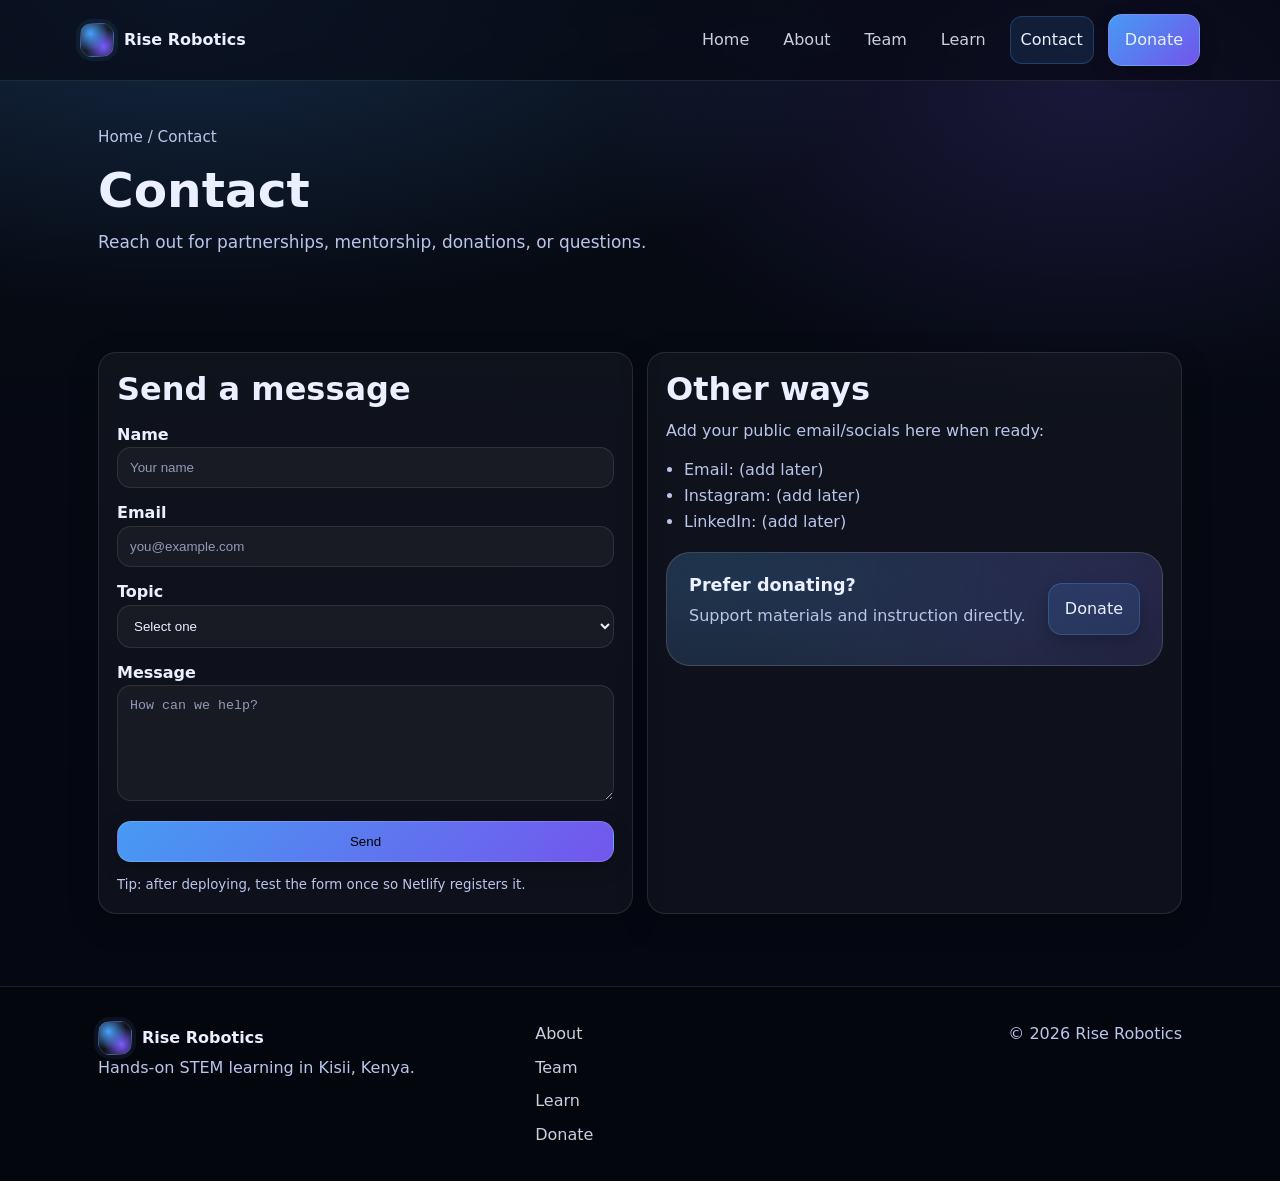
==== contact.html @ 0b26bdbb "added basic stuffs" ====
<!doctype html>
<html lang="en">
<head>
  <meta charset="utf-8" />
  <meta name="viewport" content="width=device-width,initial-scale=1" />
  <title>Contact — Rise Robotics</title>
  <meta name="description" content="Contact Rise Robotics to partner, mentor, or support our robotics education work." />
  <link rel="stylesheet" href="styles.css" />
</head>
<body>
<a class="skip" href="#main">Skip to content</a>

<header class="site-header">
  <nav class="nav container" aria-label="Primary">
    <a class="brand" href="index.html"><span class="brand-mark" aria-hidden="true"></span><span>Rise Robotics</span></a>
    <button class="nav-toggle" type="button" aria-expanded="false" aria-controls="navlinks"><span class="sr-only">Open menu</span><span aria-hidden="true">☰</span></button>
    <div id="navlinks" class="nav-links">
      <a class="navlink" href="index.html">Home</a>
      <a class="navlink" href="about.html">About</a>
      <a class="navlink" href="team.html">Team</a>
      <a class="navlink" href="learn.html">Learn</a>
      <a class="navlink active" href="contact.html">Contact</a>
      <a class="btn btn-primary" href="support.html">Donate</a>
    </div>
  </nav>
</header>

<main id="main" class="container">
  <div class="pagehead">
    <p class="breadcrumb">Home / Contact</p>
    <h1>Contact</h1>
    <p class="lead">Reach out for partnerships, mentorship, donations, or questions.</p>
  </div>

  <section class="section">
    <div class="grid2">
      <div class="card">
        <h2>Send a message</h2>

        <!-- Netlify form: works after you deploy to Netlify -->
        <form class="form" name="contact" method="POST" data-netlify="true">
          <input type="hidden" name="form-name" value="contact" />

          <div>
            <label for="name">Name</label>
            <input class="input" id="name" name="name" type="text" required placeholder="Your name" />
          </div>

          <div>
            <label for="email">Email</label>
            <input class="input" id="email" name="email" type="email" required placeholder="you@example.com" />
          </div>

          <div>
            <label for="topic">Topic</label>
            <select class="input" id="topic" name="topic" required>
              <option value="" disabled selected>Select one</option>
              <option>Partnership</option>
              <option>Mentorship / Volunteering</option>
              <option>Donations / Sponsorship</option>
              <option>General question</option>
            </select>
          </div>

          <div>
            <label for="message">Message</label>
            <textarea class="input" id="message" name="message" rows="6" required placeholder="How can we help?"></textarea>
          </div>

          <button class="btn btn-primary" type="submit">Send</button>
          <small class="help">Tip: after deploying, test the form once so Netlify registers it.</small>
        </form>
      </div>

      <div class="card">
        <h2>Other ways</h2>
        <p class="muted">Add your public email/socials here when ready:</p>
        <ul class="muted" style="margin:0; padding-left:18px">
          <li>Email: <span class="muted">(add later)</span></li>
          <li>Instagram: <span class="muted">(add later)</span></li>
          <li>LinkedIn: <span class="muted">(add later)</span></li>
        </ul>

        <div class="banner" style="margin-top:18px">
          <div>
            <h3 style="margin:0 0 8px">Prefer donating?</h3>
            <p class="muted">Support materials and instruction directly.</p>
          </div>
          <a class="btn btn-secondary" href="support.html">Donate</a>
        </div>
      </div>
    </div>
  </section>
</main>

<footer class="site-footer">
  <div class="container footer-grid">
    <div><div class="brand"><span class="brand-mark" aria-hidden="true"></span><span>Rise Robotics</span></div><p class="muted">Hands-on STEM learning in Kisii, Kenya.</p></div>
    <div class="footer-links"><a href="about.html">About</a><a href="team.html">Team</a><a href="learn.html">Learn</a><a href="support.html">Donate</a></div>
    <div class="footer-meta"><p class="muted">© <span id="year"></span> Rise Robotics</p></div>
  </div>
</footer>

<script src="script.js"></script>
</body>
</html>
---- styles.css ----
:root{
  --bg:#070b14;
  --panel:#0c1326;
  --panel2:#0a1020;
  --text:#eaf0ff;
  --muted:#b9c6ea;
  --line:rgba(255,255,255,.10);
  --shadow:0 14px 45px rgba(0,0,0,.40);
  --accent:#4aa3ff;
  --accent2:#7c5cff;
  --radius:18px;
  --max:1120px;
}

*{box-sizing:border-box}
html{scroll-behavior:smooth}
body{
  margin:0;
  font-family: ui-sans-serif, system-ui, -apple-system, Segoe UI, Roboto, Arial;
  color:var(--text);
  background:
    radial-gradient(1200px 520px at 15% 0%, rgba(74,163,255,.20), transparent 60%),
    radial-gradient(900px 540px at 85% 8%, rgba(124,92,255,.16), transparent 55%),
    linear-gradient(180deg, var(--bg), #050812 65%);
  line-height:1.6;
}
a{color:inherit}
img{max-width:100%; display:block}
.container{max-width:var(--max); margin:0 auto; padding:0 18px}

.skip{
  position:absolute; left:-999px; top:10px; z-index:999;
  background:var(--text); color:#000; padding:10px 12px; border-radius:12px;
}
.skip:focus{left:12px}

h1,h2,h3{line-height:1.15; margin:0 0 10px}
h1{font-size:clamp(2.2rem, 3.8vw, 3.3rem)}
h2{font-size:clamp(1.6rem, 2.5vw, 2.2rem)}
h3{font-size:1.1rem}
p{margin:0 0 14px}
.lead{color:var(--muted); font-size:1.06rem}
.muted{color:var(--muted)}
.eyebrow{color:var(--muted); letter-spacing:.12em; text-transform:uppercase; font-size:.78rem}

.btn{
  display:inline-flex; align-items:center; justify-content:center; gap:10px;
  padding:12px 16px; border-radius:14px;
  text-decoration:none; border:1px solid var(--line);
  background: rgba(255,255,255,.06);
  box-shadow: 0 6px 18px rgba(0,0,0,.25);
  transition: transform .12s ease, background .12s ease, border-color .12s ease;
}
.btn:hover{transform: translateY(-1px)}
.btn-primary{
  background: linear-gradient(135deg, rgba(74,163,255,.95), rgba(124,92,255,.92));
  border-color: rgba(255,255,255,.16);
}
.btn-secondary{background: rgba(74,163,255,.12); border-color: rgba(74,163,255,.28)}
.btn-ghost{background: transparent}

.card{
  padding:18px;
  border-radius:var(--radius);
  border:1px solid var(--line);
  background: rgba(255,255,255,.04);
  box-shadow: 0 10px 30px rgba(0,0,0,.22);
}

.grid3{display:grid; grid-template-columns: repeat(3, 1fr); gap:14px}
.grid2{display:grid; grid-template-columns: repeat(2, 1fr); gap:14px}
.stack{display:grid; gap:12px}
.section{padding:72px 0}
.section-alt{background: linear-gradient(180deg, rgba(255,255,255,.03), transparent)}

.site-header{
  position:sticky; top:0; z-index:50;
  backdrop-filter: blur(14px);
  background: rgba(5,8,18,.60);
  border-bottom:1px solid var(--line);
}
.nav{display:flex; align-items:center; justify-content:space-between; gap:14px; padding:14px 0}
.brand{display:flex; align-items:center; gap:10px; text-decoration:none; font-weight:800}
.brand-mark{
  width:34px; height:34px; border-radius:12px;
  background:
    radial-gradient(circle at 30% 30%, var(--accent), transparent 55%),
    radial-gradient(circle at 70% 70%, var(--accent2), transparent 55%),
    rgba(255,255,255,.06);
  border:1px solid var(--line);
  box-shadow: 0 0 0 4px rgba(74,163,255,.08);
}
.nav-links{display:flex; align-items:center; gap:14px}
.navlink{opacity:.86; text-decoration:none; padding:10px 10px; border-radius:12px}
.navlink:hover{opacity:1; background: rgba(255,255,255,.06)}
.navlink.active{opacity:1; background: rgba(74,163,255,.12); border:1px solid rgba(74,163,255,.25)}
.nav-toggle{
  display:none;
  border:1px solid var(--line);
  background: rgba(255,255,255,.06);
  color:var(--text);
  border-radius:12px;
  padding:10px 12px;
}

.hero{padding: 78px 0 24px}
.hero-grid{display:grid; grid-template-columns: 1.2fr .8fr; gap:18px; align-items:stretch}
.hero-actions{display:flex; gap:12px; flex-wrap:wrap; margin:18px 0 10px}
.pills{display:flex; gap:10px; flex-wrap:wrap}
.pill{
  display:flex; align-items:center; gap:8px;
  padding:10px 12px;
  border-radius:999px;
  border:1px solid var(--line);
  background: rgba(255,255,255,.04);
  color:var(--muted);
  font-size:.92rem;
}
.dot{width:8px; height:8px; border-radius:999px; background: var(--accent)}

.hero-panel{
  border-radius: calc(var(--radius) + 6px);
  border:1px solid var(--line);
  background: linear-gradient(180deg, rgba(255,255,255,.05), rgba(255,255,255,.02));
  box-shadow: var(--shadow);
  overflow:hidden;
  min-height: 360px;
  position:relative;
}
.hero-orb{
  position:absolute; width:240px; height:240px; border-radius:999px;
  left:18px; top:28px;
  background:
    radial-gradient(circle at 30% 30%, rgba(74,163,255,.9), transparent 55%),
    radial-gradient(circle at 70% 70%, rgba(124,92,255,.85), transparent 55%);
}
.hero-gridlines{
  position:absolute; inset:0;
  background-image:
    linear-gradient(rgba(255,255,255,.06) 1px, transparent 1px),
    linear-gradient(90deg, rgba(255,255,255,.06) 1px, transparent 1px);
  background-size: 44px 44px;
  mask-image: radial-gradient(circle at 35% 30%, rgba(0,0,0,1) 10%, rgba(0,0,0,.2) 55%, transparent 80%);
  opacity:.75;
}
.mini{
  position:absolute; right:16px; bottom:16px;
  width:min(340px, calc(100% - 32px));
  padding:14px;
  border-radius: 16px;
  border:1px solid var(--line);
  background: rgba(7,11,20,.72);
  backdrop-filter: blur(10px);
}
.mini-title{margin:0 0 8px; font-weight:800}
.mini ul{margin:0; padding-left:18px; color:var(--muted)}
.mini li{margin:4px 0}

.banner{
  display:flex; align-items:center; justify-content:space-between; gap:14px; flex-wrap:wrap;
  padding:22px;
  border-radius: calc(var(--radius) + 6px);
  border:1px solid rgba(255,255,255,.14);
  background:
    radial-gradient(900px 420px at 10% 20%, rgba(74,163,255,.20), transparent 60%),
    radial-gradient(700px 420px at 90% 30%, rgba(124,92,255,.16), transparent 55%),
    rgba(255,255,255,.03);
}

.form{
  display:grid; gap:12px;
  margin-top:14px;
}
.input{
  width:100%;
  padding:12px 12px;
  border-radius:14px;
  border:1px solid var(--line);
  background: rgba(255,255,255,.04);
  color:var(--text);
}
.input::placeholder{color: rgba(185,198,234,.75)}
label{font-weight:700}
small.help{color:var(--muted)}

.site-footer{
  border-top:1px solid var(--line);
  background: rgba(0,0,0,.22);
  padding:34px 0;
}
.footer-grid{display:grid; gap:18px; grid-template-columns: 1.2fr .8fr 1fr}
.footer-links{display:grid; gap:8px}
.footer-links a{opacity:.86; text-decoration:none}
.footer-links a:hover{opacity:1; text-decoration:underline}
.footer-meta{justify-self:end; text-align:right}

.pagehead{padding: 44px 0 10px}
.breadcrumb{color:var(--muted); font-size:.95rem}

@media (max-width: 980px){
  .hero-grid{grid-template-columns:1fr}
  .grid3{grid-template-columns:1fr}
  .grid2{grid-template-columns:1fr}
  .footer-grid{grid-template-columns:1fr}
  .footer-meta{justify-self:start; text-align:left}
  .nav-toggle{display:inline-flex}
  .nav-links{
    position:absolute; left:18px; right:18px; top:66px;
    display:none; flex-direction:column; align-items:stretch;
    padding:12px; gap:10px;
    border-radius: 16px;
    border:1px solid var(--line);
    background: rgba(5,8,18,.92);
    backdrop-filter: blur(14px);
  }
  .nav-links.open{display:flex}
}
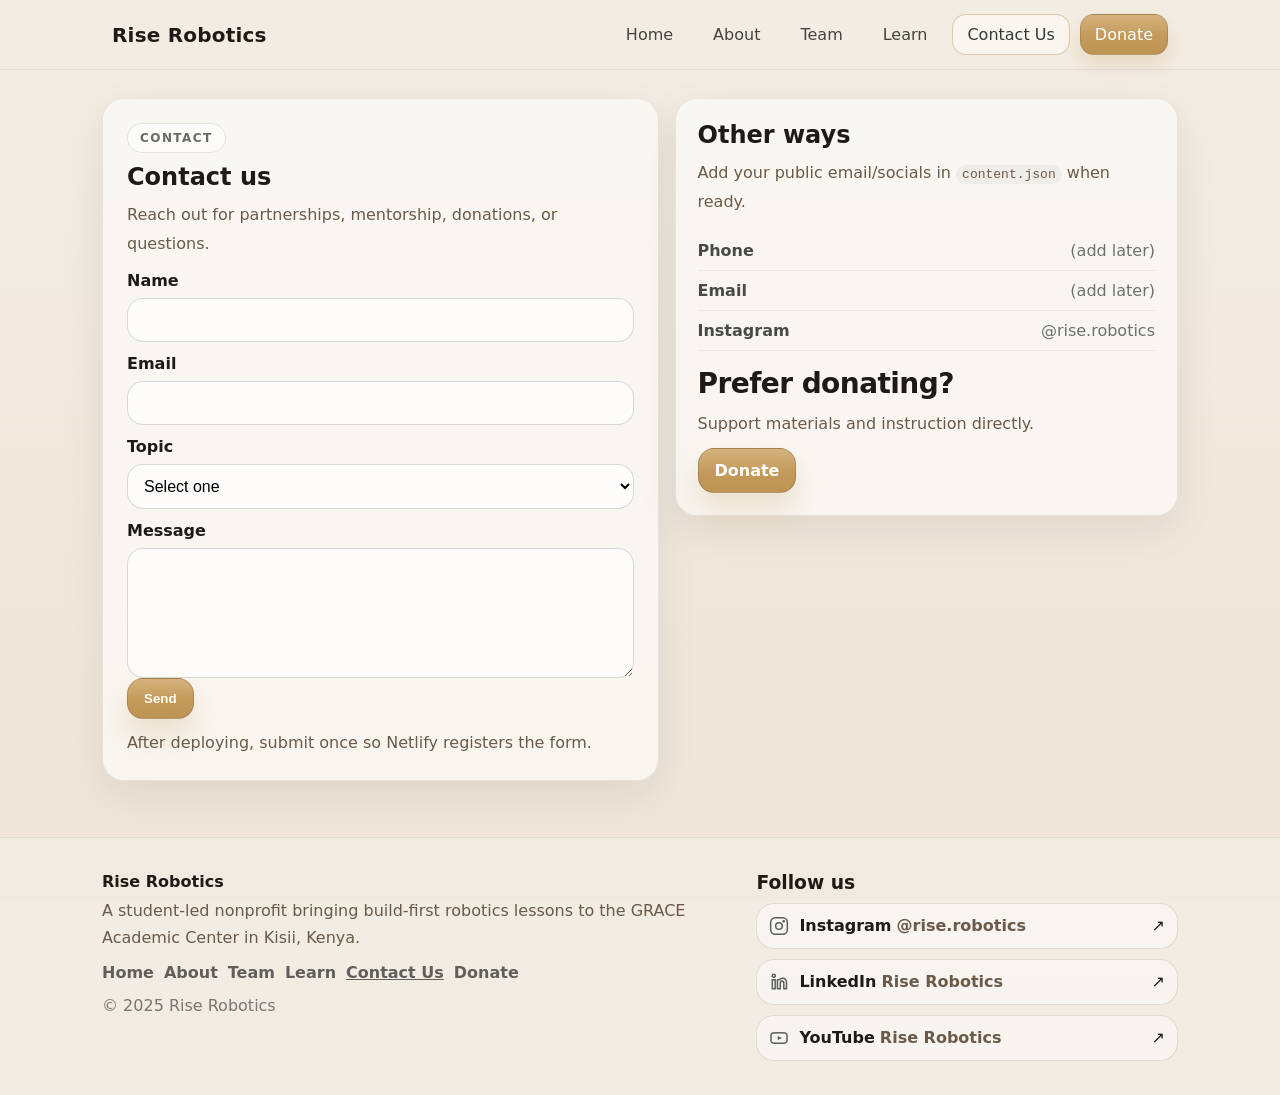
==== commit 1b178433: "full redesign lets goooo!" ====
--- a/contact.html
+++ b/contact.html
@@ -2,105 +2,25 @@
 <html lang="en">
 <head>
   <meta charset="utf-8" />
-  <meta name="viewport" content="width=device-width,initial-scale=1" />
-  <title>Contact — Rise Robotics</title>
-  <meta name="description" content="Contact Rise Robotics to partner, mentor, or support our robotics education work." />
+  <meta name="viewport" content="width=device-width, initial-scale=1" />
+  <title>Rise Robotics | Contact</title>
+  <meta name="theme-color" content="#f2ece3" />
+  <link rel="icon" href="images/rise-logo.png" />
   <link rel="stylesheet" href="styles.css" />
+  <script defer src="app.js"></script>
 </head>
-<body>
-<a class="skip" href="#main">Skip to content</a>
-
-<header class="site-header">
-  <nav class="nav container" aria-label="Primary">
-    <a class="brand" href="index.html"><span class="brand-mark" aria-hidden="true"></span><span>Rise Robotics</span></a>
-    <button class="nav-toggle" type="button" aria-expanded="false" aria-controls="navlinks"><span class="sr-only">Open menu</span><span aria-hidden="true">☰</span></button>
-    <div id="navlinks" class="nav-links">
-      <a class="navlink" href="index.html">Home</a>
-      <a class="navlink" href="about.html">About</a>
-      <a class="navlink" href="team.html">Team</a>
-      <a class="navlink" href="learn.html">Learn</a>
-      <a class="navlink active" href="contact.html">Contact</a>
-      <a class="btn btn-primary" href="support.html">Donate</a>
+<body data-page="contact">
+  <div id="site-header"></div>
+  <main id="main">
+    <div class="container">
+      <noscript>
+        <div class="card prose" style="margin-top:16px">
+          This site needs JavaScript enabled to load content from <code>content.json</code>.
+        </div>
+      </noscript>
+      <div id="page-contact"></div>
     </div>
-  </nav>
-</header>
-
-<main id="main" class="container">
-  <div class="pagehead">
-    <p class="breadcrumb">Home / Contact</p>
-    <h1>Contact</h1>
-    <p class="lead">Reach out for partnerships, mentorship, donations, or questions.</p>
-  </div>
-
-  <section class="section">
-    <div class="grid2">
-      <div class="card">
-        <h2>Send a message</h2>
-
-        <!-- Netlify form: works after you deploy to Netlify -->
-        <form class="form" name="contact" method="POST" data-netlify="true">
-          <input type="hidden" name="form-name" value="contact" />
-
-          <div>
-            <label for="name">Name</label>
-            <input class="input" id="name" name="name" type="text" required placeholder="Your name" />
-          </div>
-
-          <div>
-            <label for="email">Email</label>
-            <input class="input" id="email" name="email" type="email" required placeholder="you@example.com" />
-          </div>
-
-          <div>
-            <label for="topic">Topic</label>
-            <select class="input" id="topic" name="topic" required>
-              <option value="" disabled selected>Select one</option>
-              <option>Partnership</option>
-              <option>Mentorship / Volunteering</option>
-              <option>Donations / Sponsorship</option>
-              <option>General question</option>
-            </select>
-          </div>
-
-          <div>
-            <label for="message">Message</label>
-            <textarea class="input" id="message" name="message" rows="6" required placeholder="How can we help?"></textarea>
-          </div>
-
-          <button class="btn btn-primary" type="submit">Send</button>
-          <small class="help">Tip: after deploying, test the form once so Netlify registers it.</small>
-        </form>
-      </div>
-
-      <div class="card">
-        <h2>Other ways</h2>
-        <p class="muted">Add your public email/socials here when ready:</p>
-        <ul class="muted" style="margin:0; padding-left:18px">
-          <li>Email: <span class="muted">(add later)</span></li>
-          <li>Instagram: <span class="muted">(add later)</span></li>
-          <li>LinkedIn: <span class="muted">(add later)</span></li>
-        </ul>
-
-        <div class="banner" style="margin-top:18px">
-          <div>
-            <h3 style="margin:0 0 8px">Prefer donating?</h3>
-            <p class="muted">Support materials and instruction directly.</p>
-          </div>
-          <a class="btn btn-secondary" href="support.html">Donate</a>
-        </div>
-      </div>
-    </div>
-  </section>
-</main>
-
-<footer class="site-footer">
-  <div class="container footer-grid">
-    <div><div class="brand"><span class="brand-mark" aria-hidden="true"></span><span>Rise Robotics</span></div><p class="muted">Hands-on STEM learning in Kisii, Kenya.</p></div>
-    <div class="footer-links"><a href="about.html">About</a><a href="team.html">Team</a><a href="learn.html">Learn</a><a href="support.html">Donate</a></div>
-    <div class="footer-meta"><p class="muted">© <span id="year"></span> Rise Robotics</p></div>
-  </div>
-</footer>
-
-<script src="script.js"></script>
+  </main>
+  <div id="site-footer"></div>
 </body>
 </html>
--- a/styles.css
+++ b/styles.css
@@ -1,217 +1,488 @@
 :root{
-  --bg:#070b14;
-  --panel:#0c1326;
-  --panel2:#0a1020;
-  --text:#eaf0ff;
-  --muted:#b9c6ea;
-  --line:rgba(255,255,255,.10);
-  --shadow:0 14px 45px rgba(0,0,0,.40);
-  --accent:#4aa3ff;
-  --accent2:#7c5cff;
-  --radius:18px;
-  --max:1120px;
+  /* Palette tuned to the screenshot you shared */
+  --bg: #f2ece3;
+  --bg2:#efe5d8;
+  --surface:#fbf7f0;
+  --surface2:#f3eadc;
+  --border: rgba(35, 27, 18, .14);
+
+  --text:#1f1a15;
+  --muted:#6a5a49;
+
+  --gold:#be9454;      /* sampled from donate button */
+  --gold2:#caa161;     /* slightly lighter */
+  --goldDark:#9a6f35;
+  --goldSoft:#edd8b8;
+
+  --shadow: 0 14px 40px rgba(26, 20, 14, .08);
+  --shadow2: 0 8px 20px rgba(26, 20, 14, .08);
+
+  --radius: 22px;
+  --radiusSm: 16px;
+
+  --container: 1120px;
 }
 
 *{box-sizing:border-box}
-html{scroll-behavior:smooth}
+html,body{height:100%}
 body{
   margin:0;
-  font-family: ui-sans-serif, system-ui, -apple-system, Segoe UI, Roboto, Arial;
+  font-family: ui-sans-serif, system-ui, -apple-system, Segoe UI, Roboto, Helvetica, Arial, "Apple Color Emoji","Segoe UI Emoji";
   color:var(--text);
-  background:
-    radial-gradient(1200px 520px at 15% 0%, rgba(74,163,255,.20), transparent 60%),
-    radial-gradient(900px 540px at 85% 8%, rgba(124,92,255,.16), transparent 55%),
-    linear-gradient(180deg, var(--bg), #050812 65%);
-  line-height:1.6;
-}
-a{color:inherit}
-img{max-width:100%; display:block}
-.container{max-width:var(--max); margin:0 auto; padding:0 18px}
-
-.skip{
-  position:absolute; left:-999px; top:10px; z-index:999;
-  background:var(--text); color:#000; padding:10px 12px; border-radius:12px;
-}
-.skip:focus{left:12px}
-
-h1,h2,h3{line-height:1.15; margin:0 0 10px}
-h1{font-size:clamp(2.2rem, 3.8vw, 3.3rem)}
-h2{font-size:clamp(1.6rem, 2.5vw, 2.2rem)}
-h3{font-size:1.1rem}
-p{margin:0 0 14px}
-.lead{color:var(--muted); font-size:1.06rem}
-.muted{color:var(--muted)}
-.eyebrow{color:var(--muted); letter-spacing:.12em; text-transform:uppercase; font-size:.78rem}
-
-.btn{
-  display:inline-flex; align-items:center; justify-content:center; gap:10px;
-  padding:12px 16px; border-radius:14px;
-  text-decoration:none; border:1px solid var(--line);
-  background: rgba(255,255,255,.06);
-  box-shadow: 0 6px 18px rgba(0,0,0,.25);
-  transition: transform .12s ease, background .12s ease, border-color .12s ease;
-}
-.btn:hover{transform: translateY(-1px)}
-.btn-primary{
-  background: linear-gradient(135deg, rgba(74,163,255,.95), rgba(124,92,255,.92));
-  border-color: rgba(255,255,255,.16);
-}
-.btn-secondary{background: rgba(74,163,255,.12); border-color: rgba(74,163,255,.28)}
-.btn-ghost{background: transparent}
-
-.card{
-  padding:18px;
-  border-radius:var(--radius);
-  border:1px solid var(--line);
-  background: rgba(255,255,255,.04);
-  box-shadow: 0 10px 30px rgba(0,0,0,.22);
-}
-
-.grid3{display:grid; grid-template-columns: repeat(3, 1fr); gap:14px}
-.grid2{display:grid; grid-template-columns: repeat(2, 1fr); gap:14px}
-.stack{display:grid; gap:12px}
-.section{padding:72px 0}
-.section-alt{background: linear-gradient(180deg, rgba(255,255,255,.03), transparent)}
-
+  background:linear-gradient(180deg,var(--bg),var(--bg2));
+  min-height:100vh;
+  display:flex;
+  flex-direction:column;
+}
+
+main{flex:1; padding:28px 0 56px}
+.container{max-width:var(--container); padding:0 22px; margin:0 auto}
+
+a{color:inherit; text-decoration:none}
+code{background:rgba(0,0,0,.04); padding:2px 6px; border-radius:10px}
+
+.skip-link{
+  position:absolute; left:-999px; top:auto; width:1px; height:1px; overflow:hidden;
+}
+.skip-link:focus{
+  left:18px; top:12px; width:auto; height:auto;
+  background:var(--surface); padding:10px 14px; border-radius:12px; border:1px solid var(--border);
+  z-index:9999;
+}
+
+/* Header */
 .site-header{
   position:sticky; top:0; z-index:50;
-  backdrop-filter: blur(14px);
-  background: rgba(5,8,18,.60);
-  border-bottom:1px solid var(--line);
-}
-.nav{display:flex; align-items:center; justify-content:space-between; gap:14px; padding:14px 0}
-.brand{display:flex; align-items:center; gap:10px; text-decoration:none; font-weight:800}
-.brand-mark{
-  width:34px; height:34px; border-radius:12px;
+  background:rgba(242,236,227,.78);
+  backdrop-filter:saturate(140%) blur(10px);
+  border-bottom:1px solid rgba(0,0,0,.06);
+}
+.header-inner{
+  display:flex; align-items:center; justify-content:space-between;
+  padding:14px 0;
+  gap:16px;
+}
+.brand{
+  display:flex; align-items:center; gap:12px; font-weight:800;
+}
+.brand img{width:34px; height:34px; border-radius:12px; object-fit:cover; box-shadow:0 4px 10px rgba(0,0,0,.08)}
+.brand .title{font-size:20px; letter-spacing:.2px}
+
+.nav{display:flex; align-items:center; gap:10px}
+.nav a{
+  padding:10px 14px;
+  border-radius:14px;
+  color:rgba(0,0,0,.72);
+  border:1px solid transparent;
+}
+.nav a:hover{background:rgba(255,255,255,.55); border-color:rgba(0,0,0,.06)}
+.nav a.active{background:rgba(255,255,255,.7); border-color:rgba(0,0,0,.08)}
+.nav a.gold{
   background:
-    radial-gradient(circle at 30% 30%, var(--accent), transparent 55%),
-    radial-gradient(circle at 70% 70%, var(--accent2), transparent 55%),
-    rgba(255,255,255,.06);
-  border:1px solid var(--line);
-  box-shadow: 0 0 0 4px rgba(74,163,255,.08);
-}
-.nav-links{display:flex; align-items:center; gap:14px}
-.navlink{opacity:.86; text-decoration:none; padding:10px 10px; border-radius:12px}
-.navlink:hover{opacity:1; background: rgba(255,255,255,.06)}
-.navlink.active{opacity:1; background: rgba(74,163,255,.12); border:1px solid rgba(74,163,255,.25)}
-.nav-toggle{
-  display:none;
-  border:1px solid var(--line);
-  background: rgba(255,255,255,.06);
-  color:var(--text);
-  border-radius:12px;
-  padding:10px 12px;
-}
-
-.hero{padding: 78px 0 24px}
-.hero-grid{display:grid; grid-template-columns: 1.2fr .8fr; gap:18px; align-items:stretch}
-.hero-actions{display:flex; gap:12px; flex-wrap:wrap; margin:18px 0 10px}
-.pills{display:flex; gap:10px; flex-wrap:wrap}
+    linear-gradient(180deg, rgba(255,255,255,.18) 0%, rgba(255,255,255,0) 55%),
+    linear-gradient(180deg, var(--gold2), var(--gold));
+  color:white;
+  border:1px solid rgba(0,0,0,.12);
+  box-shadow: 0 10px 18px rgba(190,148,84,.22);
+}
+.nav a.gold:hover{filter:brightness(.98)}
+.nav a.gold-outline{
+  background:rgba(255,255,255,.45);
+  border:1px solid rgba(190,148,84,.45);
+  color:rgba(0,0,0,.78);
+}
+.nav a.gold-outline:hover{background:rgba(255,255,255,.65)}
+
+.mobile-toggle{display:none}
+
+/* Buttons */
+.btn{
+  display:inline-flex; align-items:center; justify-content:center;
+  gap:8px;
+  padding:12px 16px;
+  border-radius:16px;
+  border:1px solid rgba(0,0,0,.10);
+  background:rgba(255,255,255,.55);
+  color:rgba(0,0,0,.78);
+  font-weight:650;
+  box-shadow: 0 8px 14px rgba(0,0,0,.05);
+}
+.btn:hover{background:rgba(255,255,255,.7)}
+.btn:active{transform:translateY(1px)}
+.btn.small{padding:9px 12px; border-radius:14px; font-size:14px; box-shadow:none}
+
+.btn.gold{
+  background:
+    linear-gradient(180deg, rgba(255,255,255,.18) 0%, rgba(255,255,255,0) 55%),
+    linear-gradient(180deg, var(--gold2), var(--gold));
+  color:white;
+  border:1px solid rgba(0,0,0,.14);
+  box-shadow: 0 16px 28px rgba(190,148,84,.22);
+}
+.btn.gold:hover{filter:brightness(.99)}
+.btn.outline{
+  background:rgba(255,255,255,.35);
+  border:1px solid rgba(0,0,0,.14);
+  box-shadow:none;
+}
+.btn.ghost{
+  background:transparent; border-color:transparent; box-shadow:none;
+}
+.btn.ghost:hover{background:rgba(255,255,255,.45); border-color:rgba(0,0,0,.06)}
+
+/* Badges / pills */
+.badge{
+  display:inline-flex; align-items:center;
+  padding:7px 12px;
+  border-radius:999px;
+  border:1px solid rgba(0,0,0,.10);
+  background:rgba(255,255,255,.55);
+  color:rgba(0,0,0,.58);
+  letter-spacing:.12em;
+  text-transform:uppercase;
+  font-size:12px;
+  font-weight:700;
+}
 .pill{
-  display:flex; align-items:center; gap:8px;
-  padding:10px 12px;
+  display:inline-flex; align-items:center;
+  padding:8px 12px;
   border-radius:999px;
-  border:1px solid var(--line);
-  background: rgba(255,255,255,.04);
-  color:var(--muted);
-  font-size:.92rem;
-}
-.dot{width:8px; height:8px; border-radius:999px; background: var(--accent)}
-
-.hero-panel{
-  border-radius: calc(var(--radius) + 6px);
-  border:1px solid var(--line);
-  background: linear-gradient(180deg, rgba(255,255,255,.05), rgba(255,255,255,.02));
+  border:1px solid rgba(0,0,0,.10);
+  background:rgba(255,255,255,.45);
+  color:rgba(0,0,0,.68);
+  font-size:14px;
+  font-weight:650;
+}
+.pill-gold{
+  background:rgba(190,148,84,.12);
+  border-color:rgba(190,148,84,.28);
+}
+
+/* Cards / sections */
+.section{margin-top:26px}
+.card{
+  background:rgba(255,255,255,.58);
+  border:1px solid rgba(0,0,0,.08);
+  border-radius:var(--radius);
   box-shadow: var(--shadow);
+}
+.panel{
+  background:rgba(255,255,255,.50);
+  border:1px solid rgba(0,0,0,.08);
+  border-radius:var(--radius);
+  padding:22px;
+  box-shadow: var(--shadow2);
+}
+.prose{padding:26px}
+.prose h1{font-size:44px; line-height:1.05; margin:10px 0 12px; letter-spacing:-.02em}
+.prose p{color:var(--muted); font-size:18px; line-height:1.75; margin:0 0 12px}
+.prose h2{margin:0 0 10px}
+.prose h3{margin:0 0 10px}
+
+/* HERO */
+.hero{
+  position:relative;
   overflow:hidden;
-  min-height: 360px;
+  border-radius:28px;
+  border:1px solid rgba(0,0,0,.08);
+  background:
+    radial-gradient(1200px 600px at 60% 20%, rgba(190,148,84,.12), transparent 60%),
+    radial-gradient(900px 500px at 20% 30%, rgba(255,255,255,.75), transparent 55%),
+    linear-gradient(180deg, rgba(255,255,255,.25), rgba(255,255,255,.08));
+  box-shadow: var(--shadow);
+}
+.hero-inner{padding:38px}
+.hero-grid{
+  display:grid;
+  grid-template-columns: 1.1fr .9fr;
+  gap:28px;
+  align-items:stretch;
+}
+.hero h1{margin:12px 0 14px; font-size:54px; line-height:1.02; letter-spacing:-.03em}
+.hero p{margin:0 0 18px; color:var(--muted); font-size:18px; line-height:1.8}
+.hero-actions{display:flex; gap:14px; flex-wrap:wrap; margin-top:10px}
+
+.topic-chips{
+  display:flex; flex-wrap:wrap; gap:10px;
+  margin-top:18px;
+}
+.topic-chip{
+  display:inline-flex; align-items:center; gap:10px;
+  padding:10px 14px;
+  border-radius:999px;
+  border:1px solid rgba(0,0,0,.10);
+  background:rgba(255,255,255,.42);
+  color:rgba(0,0,0,.68);
+  font-weight:650;
+}
+.topic-chip::before{
+  content:"";
+  width:8px; height:8px; border-radius:999px;
+  background:var(--gold);
+  box-shadow:0 0 0 4px rgba(190,148,84,.14);
+}
+
+/* right hero media */
+.hero-media{
   position:relative;
-}
-.hero-orb{
-  position:absolute; width:240px; height:240px; border-radius:999px;
-  left:18px; top:28px;
+  border-radius:28px;
+  border:1px solid rgba(0,0,0,.08);
   background:
-    radial-gradient(circle at 30% 30%, rgba(74,163,255,.9), transparent 55%),
-    radial-gradient(circle at 70% 70%, rgba(124,92,255,.85), transparent 55%);
-}
-.hero-gridlines{
+    linear-gradient(rgba(255,255,255,.68),rgba(255,255,255,.55)),
+    linear-gradient(90deg, rgba(0,0,0,.04) 1px, transparent 1px),
+    linear-gradient(0deg, rgba(0,0,0,.04) 1px, transparent 1px);
+  background-size: auto, 48px 48px, 48px 48px;
+  overflow:hidden;
+  box-shadow: var(--shadow2);
+  min-height:360px;
+}
+.hero-media::before{
+  content:"";
+  position:absolute; inset:-80px -60px auto auto;
+  width:380px; height:380px; border-radius:999px;
+  background: radial-gradient(circle at 30% 30%, rgba(190,148,84,.24), rgba(190,148,84,.08), transparent 70%);
+  filter: blur(0px);
+}
+.carousel-img{
   position:absolute; inset:0;
-  background-image:
-    linear-gradient(rgba(255,255,255,.06) 1px, transparent 1px),
-    linear-gradient(90deg, rgba(255,255,255,.06) 1px, transparent 1px);
-  background-size: 44px 44px;
-  mask-image: radial-gradient(circle at 35% 30%, rgba(0,0,0,1) 10%, rgba(0,0,0,.2) 55%, transparent 80%);
-  opacity:.75;
-}
-.mini{
-  position:absolute; right:16px; bottom:16px;
-  width:min(340px, calc(100% - 32px));
-  padding:14px;
-  border-radius: 16px;
-  border:1px solid var(--line);
-  background: rgba(7,11,20,.72);
-  backdrop-filter: blur(10px);
-}
-.mini-title{margin:0 0 8px; font-weight:800}
-.mini ul{margin:0; padding-left:18px; color:var(--muted)}
-.mini li{margin:4px 0}
-
-.banner{
-  display:flex; align-items:center; justify-content:space-between; gap:14px; flex-wrap:wrap;
+  width:100%; height:100%;
+  object-fit:cover;
+  opacity:.78;
+  transform:scale(1.02);
+}
+.carousel-img.fade{animation:fadeIn .6s ease}
+@keyframes fadeIn{from{opacity:.2}to{opacity:.78}}
+
+.hero-overlay{
+  position:absolute; left:18px; right:18px; bottom:18px;
+  background:rgba(255,255,255,.75);
+  border:1px solid rgba(0,0,0,.10);
+  border-radius:22px;
+  padding:18px 18px;
+  box-shadow: 0 18px 40px rgba(0,0,0,.10);
+}
+.hero-overlay h3{margin:0 0 10px; font-size:18px}
+.hero-overlay ul{margin:0; padding-left:18px; color:rgba(0,0,0,.68); line-height:1.8}
+.hero-overlay li{margin:4px 0}
+
+/* Stats */
+.stats{
+  display:grid;
+  grid-template-columns: repeat(3, minmax(0, 1fr));
+  gap:14px;
+  margin-top:18px;
+}
+.stat{
+  border-radius:20px;
+  border:1px solid rgba(0,0,0,.10);
+  background:rgba(255,255,255,.42);
+  padding:14px 14px;
+}
+.stat .num{font-size:28px; font-weight:850; letter-spacing:-.02em}
+.stat .lbl{color:rgba(0,0,0,.55); font-weight:650; margin-top:6px}
+
+/* Featured */
+.section h2{
+  font-size:28px;
+  margin:0 0 12px;
+  letter-spacing:-.02em;
+}
+.grid-3{
+  display:grid;
+  grid-template-columns:repeat(3, minmax(0,1fr));
+  gap:14px;
+}
+.feature-card{
+  display:block;
+  padding:16px;
+  border-radius:22px;
+  border:1px solid rgba(0,0,0,.10);
+  background:rgba(255,255,255,.45);
+  box-shadow: var(--shadow2);
+}
+.feature-card:hover{background:rgba(255,255,255,.62)}
+.feature-card .top{display:flex; align-items:center; justify-content:space-between; gap:12px}
+.feature-card .publisher{font-weight:800; color:rgba(0,0,0,.68)}
+.feature-card .title{margin-top:10px; font-weight:850; letter-spacing:-.01em}
+.feature-card .note{margin-top:10px; color:var(--muted); line-height:1.7}
+
+/* Splits / bubbles */
+.split{
+  display:grid;
+  grid-template-columns: 1fr 1fr;
+  gap:16px;
+}
+.actions{display:flex; gap:12px; flex-wrap:wrap; margin-top:12px}
+
+.bubble{
+  display:flex; align-items:center; justify-content:space-between; gap:12px;
+  padding:16px 18px;
+  border-radius:22px;
+  border:1px solid rgba(0,0,0,.10);
+  background:rgba(255,255,255,.44);
+  box-shadow: var(--shadow2);
+}
+.bubble .text{font-weight:700; color:rgba(0,0,0,.70)}
+
+/* About layout */
+.two-col{
+  display:grid; grid-template-columns:1.05fr .95fr; gap:16px;
+  align-items:start;
+}
+.image-stack{display:grid; gap:14px}
+.img-card{
+  border-radius:22px;
+  border:1px solid rgba(0,0,0,.10);
+  background:rgba(255,255,255,.45);
+  box-shadow: var(--shadow2);
+  overflow:hidden;
+}
+.img-card img{width:100%; height:270px; object-fit:contain; background:rgba(255,255,255,.65)}
+
+/* Team */
+.team-section{margin-top:18px}
+.team-section h2{margin:18px 0 10px; font-size:22px}
+.people{
+  display:grid;
+  grid-template-columns: repeat(3, minmax(0,1fr));
+  gap:14px;
+}
+.person{
+  border-radius:22px;
+  border:1px solid rgba(0,0,0,.10);
+  background:rgba(255,255,255,.45);
+  box-shadow: var(--shadow2);
+  overflow:hidden;
+}
+.person .photo{aspect-ratio: 4/3; background:rgba(255,255,255,.55)}
+.person img{width:100%; height:100%; object-fit:cover; display:block}
+.person .info{padding:14px}
+.person .name{font-weight:850}
+.person .role{color:rgba(0,0,0,.62); font-weight:650; margin-top:6px}
+.person .school{color:rgba(0,0,0,.52); margin-top:6px}
+
+/* Learn portal */
+.learn-portal{
+  display:grid;
+  grid-template-columns: 330px 1fr;
+  gap:16px;
+  align-items:stretch;
+}
+.sidebar{
+  border-radius:var(--radius);
+  border:1px solid rgba(0,0,0,.10);
+  background:rgba(255,255,255,.42);
+  box-shadow: var(--shadow2);
+  padding:18px;
+}
+.track-desc{color:var(--muted); line-height:1.7; margin-top:10px}
+.lesson-list{list-style:none; padding:0; margin:14px 0 0; display:flex; flex-direction:column; gap:10px; max-height:520px; overflow:auto}
+.lesson-btn{
+  width:100%;
+  text-align:left;
+  padding:12px 12px;
+  border-radius:18px;
+  border:1px solid rgba(0,0,0,.10);
+  background:rgba(255,255,255,.45);
+  cursor:pointer;
+  box-shadow:none;
+}
+.lesson-btn:hover{background:rgba(255,255,255,.62)}
+.lesson-btn.active{
+  background:rgba(190,148,84,.14);
+  border-color:rgba(190,148,84,.35);
+}
+.lesson-btn .t{font-weight:800}
+.lesson-btn .m{color:rgba(0,0,0,.55); margin-top:6px; font-size:13px}
+.lesson-content{
+  border-radius:var(--radius);
+  border:1px solid rgba(0,0,0,.10);
+  background:rgba(255,255,255,.55);
+  box-shadow: var(--shadow);
   padding:22px;
-  border-radius: calc(var(--radius) + 6px);
-  border:1px solid rgba(255,255,255,.14);
-  background:
-    radial-gradient(900px 420px at 10% 20%, rgba(74,163,255,.20), transparent 60%),
-    radial-gradient(700px 420px at 90% 30%, rgba(124,92,255,.16), transparent 55%),
-    rgba(255,255,255,.03);
-}
-
-.form{
-  display:grid; gap:12px;
-  margin-top:14px;
-}
-.input{
-  width:100%;
+}
+
+/* Contact form */
+.form-grid{display:grid; grid-template-columns: 1.05fr .95fr; gap:16px; align-items:start}
+.form-card{padding:24px}
+.field{display:flex; flex-direction:column; gap:8px; margin-top:12px}
+.field label{font-weight:750}
+.field input,.field select,.field textarea{
   padding:12px 12px;
-  border-radius:14px;
-  border:1px solid var(--line);
-  background: rgba(255,255,255,.04);
-  color:var(--text);
-}
-.input::placeholder{color: rgba(185,198,234,.75)}
-label{font-weight:700}
-small.help{color:var(--muted)}
-
+  border-radius:16px;
+  border:1px solid rgba(0,0,0,.14);
+  background:rgba(255,255,255,.65);
+  font-size:16px;
+}
+.field textarea{min-height:130px; resize:vertical}
+.note{color:var(--muted); line-height:1.7; margin-top:10px}
+.info-card{padding:22px}
+.kv{margin-top:14px}
+.kv .row{display:flex; justify-content:space-between; gap:10px; padding:10px 0; border-bottom:1px solid rgba(0,0,0,.06)}
+.kv .k{font-weight:750; color:rgba(0,0,0,.70)}
+.kv .v{color:rgba(0,0,0,.55)}
+
+/* Footer */
 .site-footer{
-  border-top:1px solid var(--line);
-  background: rgba(0,0,0,.22);
+  margin-top:auto;
   padding:34px 0;
-}
-.footer-grid{display:grid; gap:18px; grid-template-columns: 1.2fr .8fr 1fr}
-.footer-links{display:grid; gap:8px}
-.footer-links a{opacity:.86; text-decoration:none}
-.footer-links a:hover{opacity:1; text-decoration:underline}
-.footer-meta{justify-self:end; text-align:right}
-
-.pagehead{padding: 44px 0 10px}
-.breadcrumb{color:var(--muted); font-size:.95rem}
-
+  border-top:1px solid rgba(0,0,0,.06);
+  background:rgba(242,236,227,.75);
+}
+.footer-inner{display:grid; grid-template-columns: 1.2fr .8fr; gap:22px}
+.footer-brand{display:flex; gap:14px; align-items:flex-start}
+.footer-brand img{width:42px; height:42px; border-radius:14px; object-fit:cover; box-shadow:0 6px 14px rgba(0,0,0,.08)}
+.footer-brand .name{font-weight:900}
+.footer-brand .desc{color:var(--muted); line-height:1.7; margin-top:6px}
+.footer-links{display:flex; flex-wrap:wrap; gap:10px; margin-top:12px}
+.footer-links a{color:rgba(0,0,0,.60); font-weight:650}
+.footer-links a:hover{text-decoration:underline}
+.footer-links a.active{text-decoration:underline}
+.copy{color:rgba(0,0,0,.50); margin-top:14px}
+
+.follow h3{margin:0 0 10px}
+.socials{display:grid; gap:10px}
+.social{
+  display:flex; align-items:center; justify-content:space-between;
+  padding:12px 12px;
+  border-radius:18px;
+  border:1px solid rgba(0,0,0,.10);
+  background:rgba(255,255,255,.45);
+}
+.social:hover{background:rgba(255,255,255,.62)}
+.social .left{display:flex; align-items:center; gap:10px}
+.icon{width:20px; height:20px; color:rgba(0,0,0,.62)}
+
+/* Mobile */
 @media (max-width: 980px){
   .hero-grid{grid-template-columns:1fr}
-  .grid3{grid-template-columns:1fr}
-  .grid2{grid-template-columns:1fr}
-  .footer-grid{grid-template-columns:1fr}
-  .footer-meta{justify-self:start; text-align:left}
-  .nav-toggle{display:inline-flex}
-  .nav-links{
-    position:absolute; left:18px; right:18px; top:66px;
-    display:none; flex-direction:column; align-items:stretch;
-    padding:12px; gap:10px;
-    border-radius: 16px;
-    border:1px solid var(--line);
-    background: rgba(5,8,18,.92);
-    backdrop-filter: blur(14px);
+  .grid-3{grid-template-columns:1fr}
+  .split{grid-template-columns:1fr}
+  .two-col{grid-template-columns:1fr}
+  .people{grid-template-columns: repeat(2, minmax(0,1fr))}
+  .learn-portal{grid-template-columns:1fr}
+  .form-grid{grid-template-columns:1fr}
+  .footer-inner{grid-template-columns:1fr}
+  .nav{display:none}
+  .mobile-toggle{display:inline-flex}
+  .site-header.open .nav{
+    display:flex;
+    position:absolute;
+    left:0; right:0;
+    top:64px;
+    margin:0 auto;
+    padding:12px 22px 16px;
+    background:rgba(242,236,227,.92);
+    backdrop-filter: blur(10px);
+    border-bottom:1px solid rgba(0,0,0,.06);
+    gap:10px;
+    justify-content:center;
+    flex-wrap:wrap;
   }
-  .nav-links.open{display:flex}
+}
+@media (max-width: 640px){
+  .hero h1{font-size:40px}
+  .prose h1{font-size:38px}
+  .people{grid-template-columns:1fr}
+  .stats{grid-template-columns:1fr}
 }
